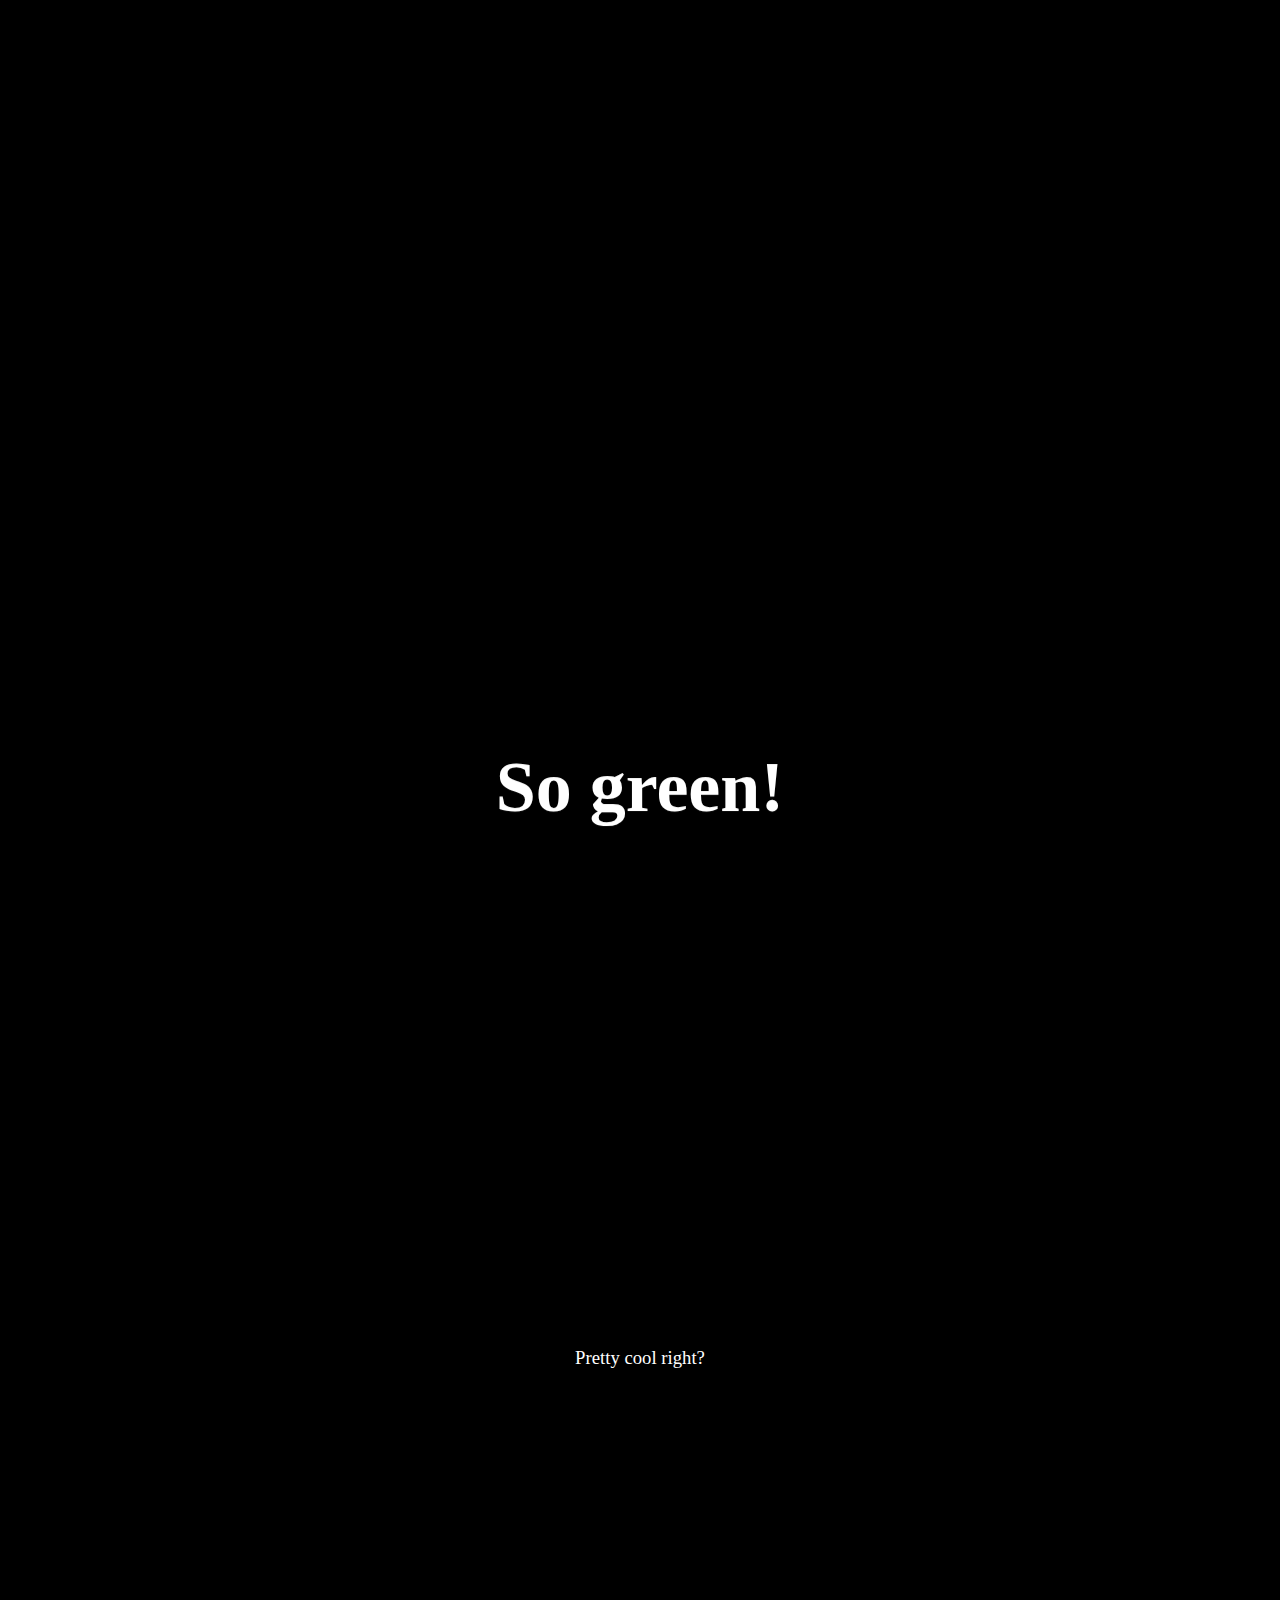
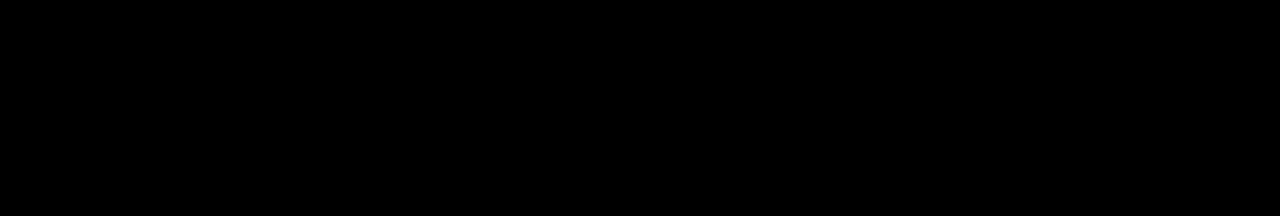
==== parallax.html @ 1352704c "arquivos de paralax" ====
<html>
    <head>
        <title>Dupla Felipe & Renato :D</title>
        <link rel="stylesheet" type="text/css" href="css/parallax.css">
    </head>
    <body>
        <div class="container">
            <section class="image" style="background-image: url(https://images.unsplash.com/photo-1504357121897-47698286288d?ixlib=rb-0.3.5&amp;ixid=eyJhcHBfaWQiOjEyMDd9&amp;s=29c6dcd6a6f6c6a76c101e4336ae7c2d&amp;auto=format&amp;fit=crop&amp;w=2851&amp;q=80);"></section>
            <section class="heading">
              <h1>So green!</h1>
            </section>
            <section class="text" style="--bg: #c8c8bc;">
              <h1>Armenian highlands</h1>
            </section>
            <section class="image" style="background-image: url(https://images.unsplash.com/photo-1538964173425-93884d739596?ixlib=rb-0.3.5&amp;ixid=eyJhcHBfaWQiOjEyMDd9&amp;s=e2f0390d79969aaf31e155bd1f7138b0&amp;auto=format&amp;fit=crop&amp;w=1275&amp;q=80);"></section>
            <section class="heading">
              <h1>Hot! hot! hot!</h1>
            </section>
            <section class="text" style="--bg: #638a87;">
              <h1>Paradise on earth</h1>
            </section>
            <section class="image" style="background-image: url(https://images.unsplash.com/photo-1531306728370-e2ebd9d7bb99?ixlib=rb-0.3.5&amp;s=2950e56dc2bba8a65b82f130aa4e47ea&amp;auto=format&amp;fit=crop&amp;w=900&amp;q=60);"></section>
            <section class="heading">
              <h1>In a galaxy...</h1>
            </section>
            <section class="text" style="--bg: #384558;">
              <h1>Far, far away...</h1>
            </section>
            <section class="image" style="background-image: url(https://images.unsplash.com/photo-1538982198821-0714ff3d74ba?ixlib=rb-0.3.5&amp;s=0550cf3351896481de327a10971739f1&amp;auto=format&amp;fit=crop&amp;w=1251&amp;q=80);"></section>
            <section class="heading">
              <h1>Suits..</h1>
            </section>
            <section class="text" style="--bg: #9dbdc4;">
              <h1>Up into the sky</h1>
            </section>
          </div>
          <div class="footer">
            <h3>Pretty cool right?</h3>
          </div>
    </body>
</html>
---- css/parallax.css ----
html,
body {
  background-color: black;
}
.container {
  height: 100vh;
  overflow: hidden;
  overflow-y: auto;
  perspective: 3px;
}

section {
  background-size: cover;
  color: white;
  background-color: var(--bg, --color-black);
  position: relative;
  display: flex;
  align-items: center;
  justify-content: center;
  &.image {
    background-position: center center;
    transform: translateZ(-1px) scale(1.5);
    /* Force the background image to fill the whole element. */
    background-size: cover;
    /* Keep the image from overlapping sibling elements. */
    z-index: -1;
    height: 100vh;
  }
  &.text {
    height: 50vh;
  }
  &.heading {
    z-index: -1;
    transform: translateY(-30vh) translateZ(1px) scale(1.5);
  }
}

.footer {
  position: relative;
  display: block;
  background-color: black;
  height: 100vh;
  color: white;
  display: flex;
  align-items: center;
  justify-content: center;
  h3{
    font-weight: normal; 
    color: var(--color-blue);
  }
}
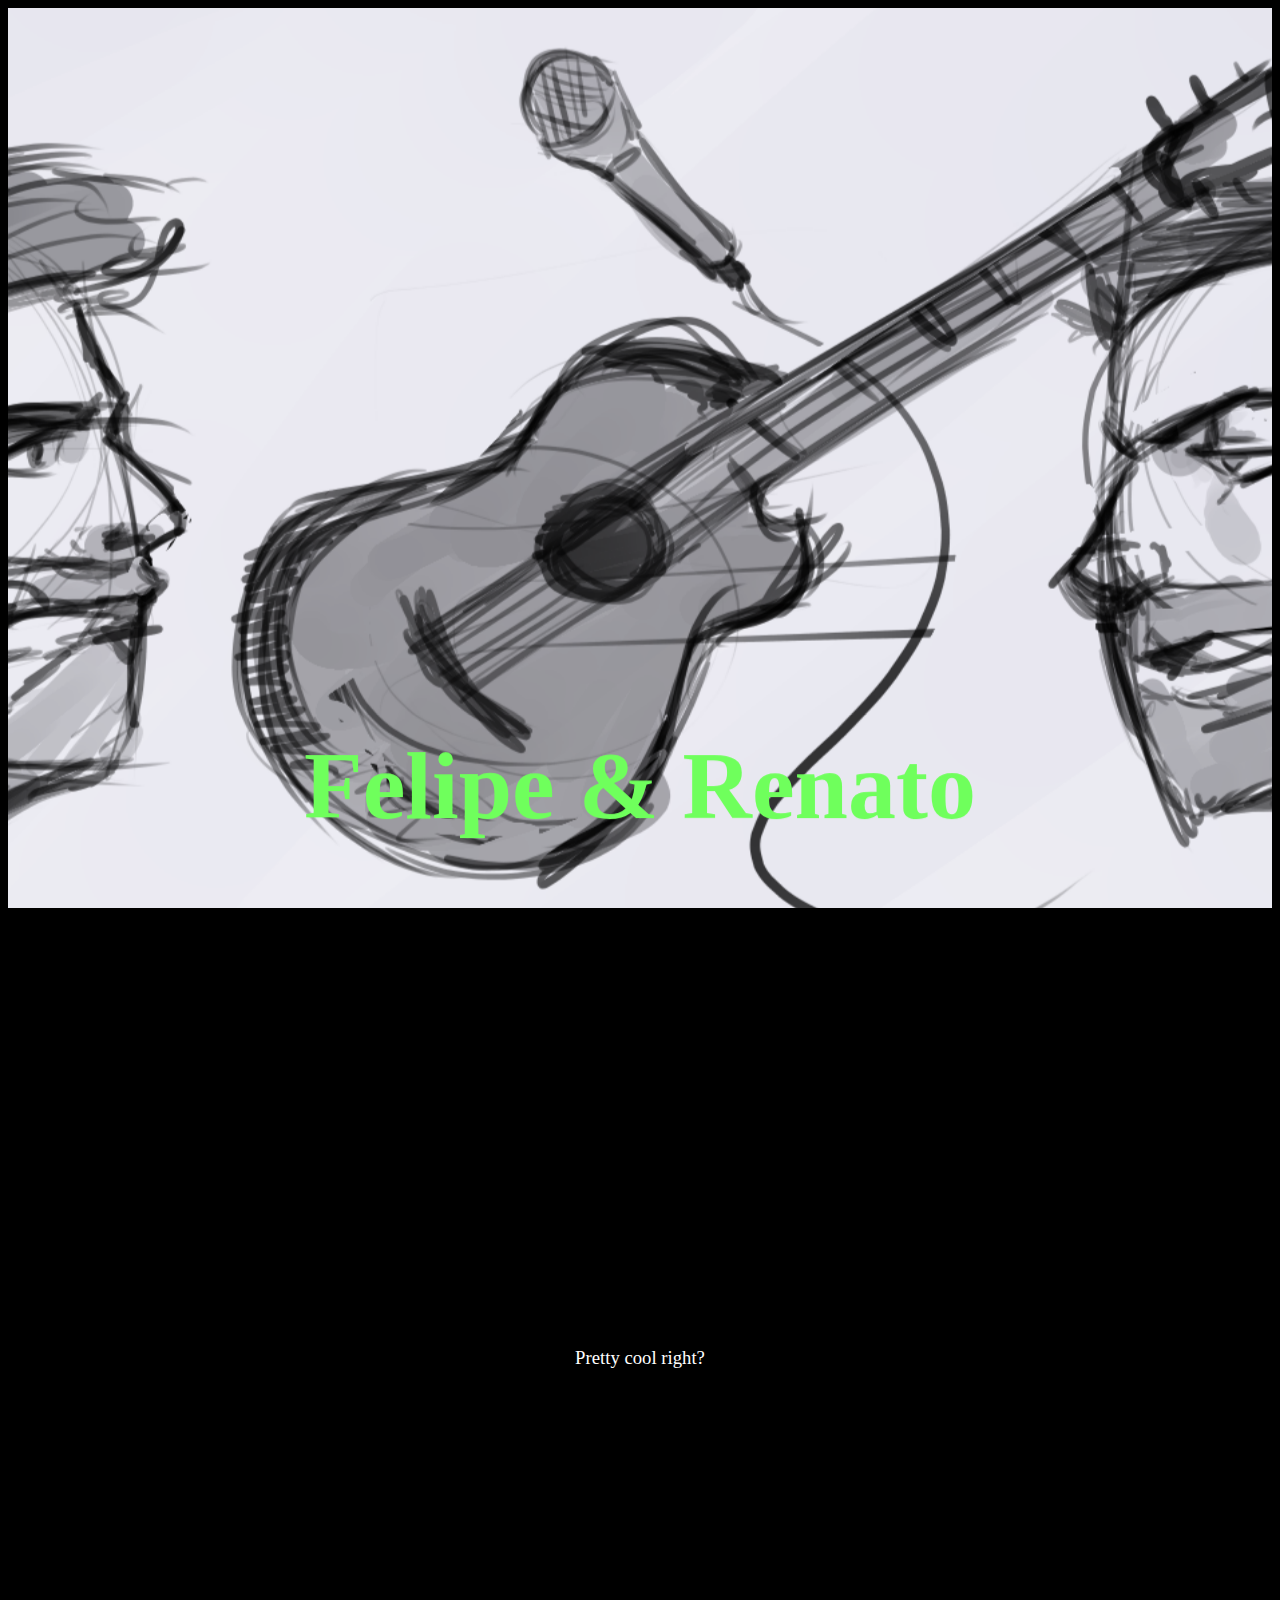
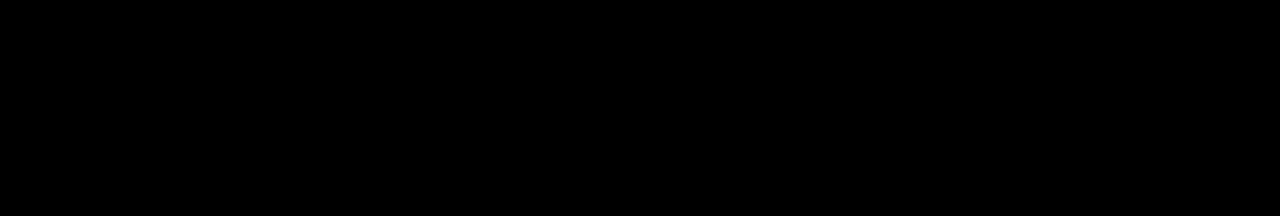
==== commit eb55a441: "tentativas paralax" ====
--- a/parallax.html
+++ b/parallax.html
@@ -5,11 +5,11 @@
     </head>
     <body>
         <div class="container">
-            <section class="image" style="background-image: url(https://images.unsplash.com/photo-1504357121897-47698286288d?ixlib=rb-0.3.5&amp;ixid=eyJhcHBfaWQiOjEyMDd9&amp;s=29c6dcd6a6f6c6a76c101e4336ae7c2d&amp;auto=format&amp;fit=crop&amp;w=2851&amp;q=80);"></section>
+            <section class="image" style="background-image: url(image/desenho_dupla.png);"></section>
             <section class="heading">
-              <h1>So green!</h1>
+              <h1>Felipe & Renato</h1>
             </section>
-            <section class="text" style="--bg: #c8c8bc;">
+            <section class="text" style="--bg: #c8bcbc;">
               <h1>Armenian highlands</h1>
             </section>
             <section class="image" style="background-image: url(https://images.unsplash.com/photo-1538964173425-93884d739596?ixlib=rb-0.3.5&amp;ixid=eyJhcHBfaWQiOjEyMDd9&amp;s=e2f0390d79969aaf31e155bd1f7138b0&amp;auto=format&amp;fit=crop&amp;w=1275&amp;q=80);"></section>
--- a/css/parallax.css
+++ b/css/parallax.css
@@ -1,39 +1,48 @@
+/* Default use:
+  @include min-(width,4,240);
 
+  use width calculation
+  @include min-(width,4,240,'calc(100% - 240px)');
+*/
 html,
 body {
   background-color: black;
 }
+
 .container {
   height: 100vh;
   overflow: hidden;
   overflow-y: auto;
-  perspective: 3px;
+  -webkit-perspective: 3px;
+          perspective: 3px;
 }
 
 section {
   background-size: cover;
-  color: white;
+  color: rgb(111, 255, 92);
   background-color: var(--bg, --color-black);
   position: relative;
   display: flex;
   align-items: center;
   justify-content: center;
-  &.image {
-    background-position: center center;
-    transform: translateZ(-1px) scale(1.5);
-    /* Force the background image to fill the whole element. */
-    background-size: cover;
-    /* Keep the image from overlapping sibling elements. */
-    z-index: -1;
-    height: 100vh;
-  }
-  &.text {
-    height: 50vh;
-  }
-  &.heading {
-    z-index: -1;
-    transform: translateY(-30vh) translateZ(1px) scale(1.5);
-  }
+}
+section.image {
+  background-position: center center;
+  -webkit-transform: translateZ(-1px) scale(1.5);
+          transform: translateZ(-1px) scale(1.5);
+  /* Force the background image to fill the whole element. */
+  background-size: cover;
+  /* Keep the image from overlapping sibling elements. */
+  z-index: -1;
+  height: 100vh;
+}
+section.text {
+  height: 50vh;
+}
+section.heading {
+  z-index: -1;
+  -webkit-transform: translateY(-30vh) translateZ(1px) scale(2);
+          transform: translateY(-30vh) translateZ(1px) scale(2);
 }
 
 .footer {
@@ -45,8 +54,8 @@
   display: flex;
   align-items: center;
   justify-content: center;
-  h3{
-    font-weight: normal; 
-    color: var(--color-blue);
-  }
 }
+.footer h3 {
+  font-weight: normal;
+  color: var(--color-blue);
+}
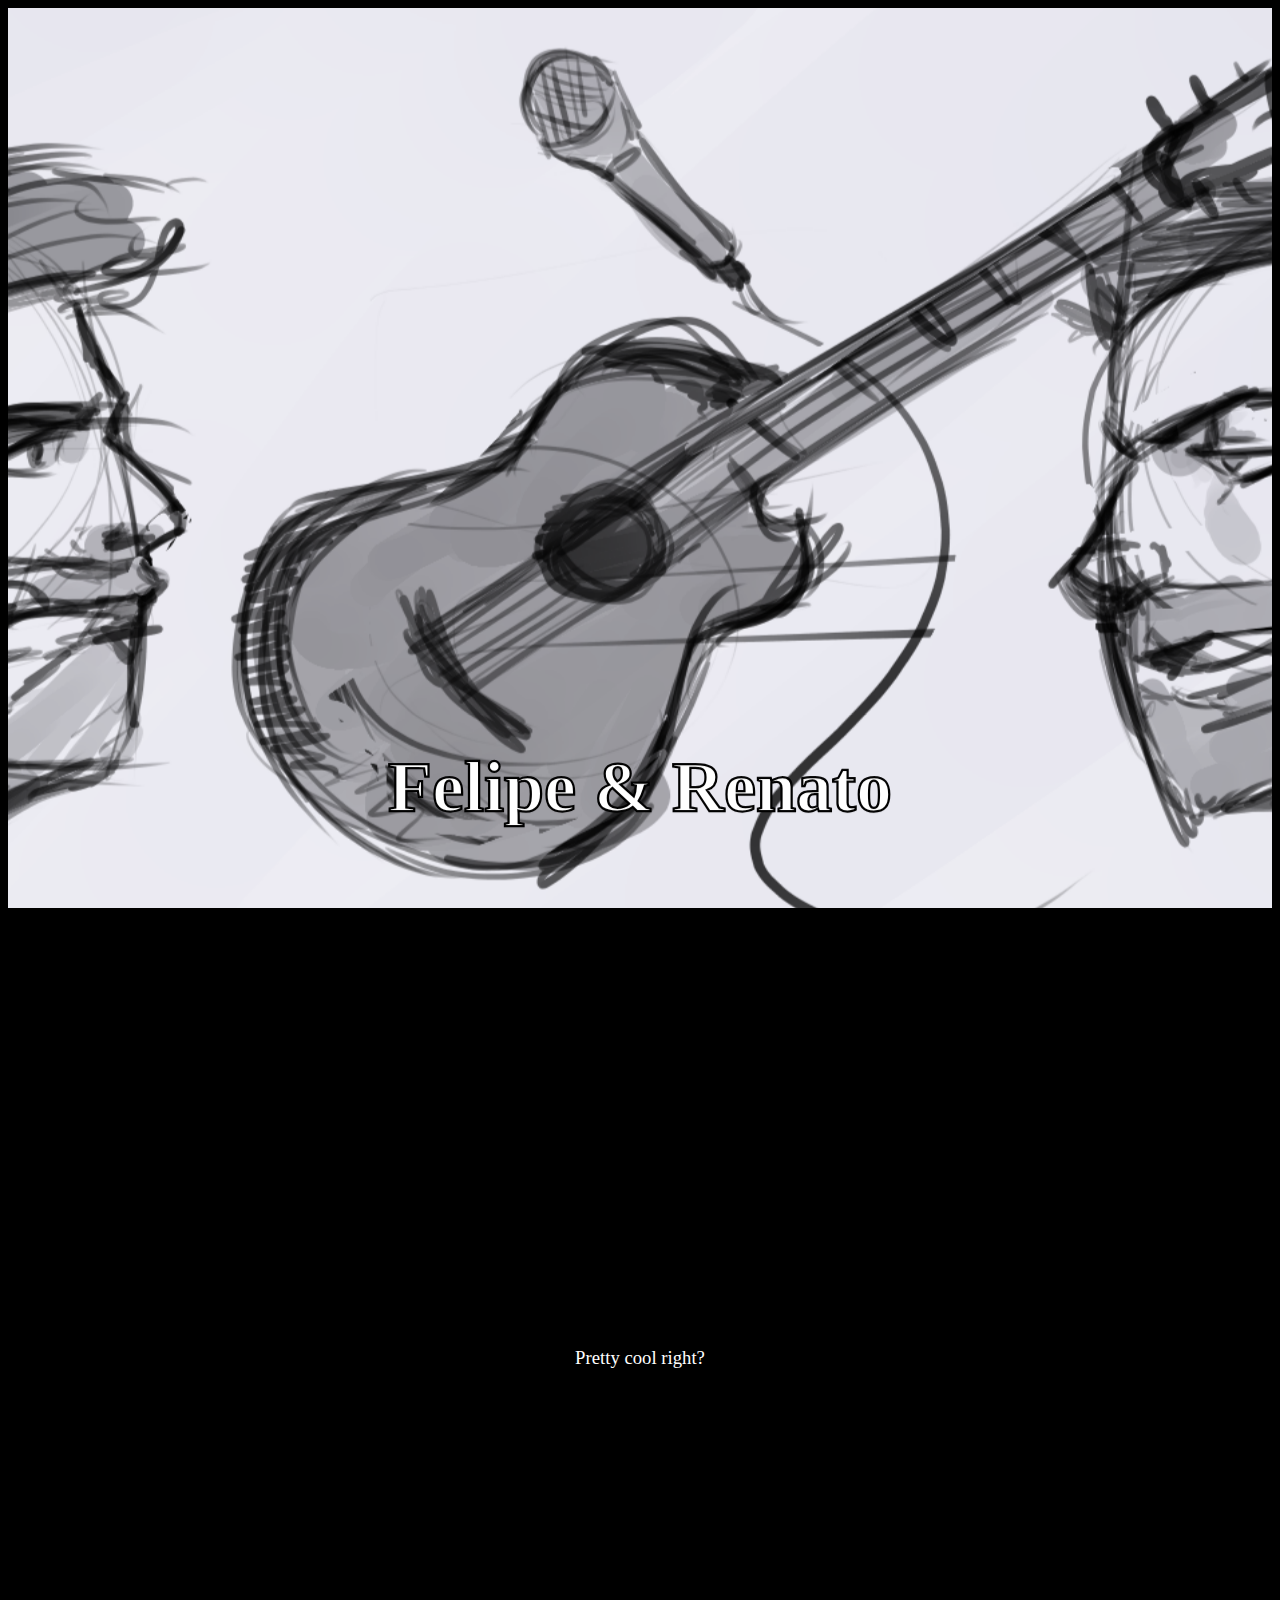
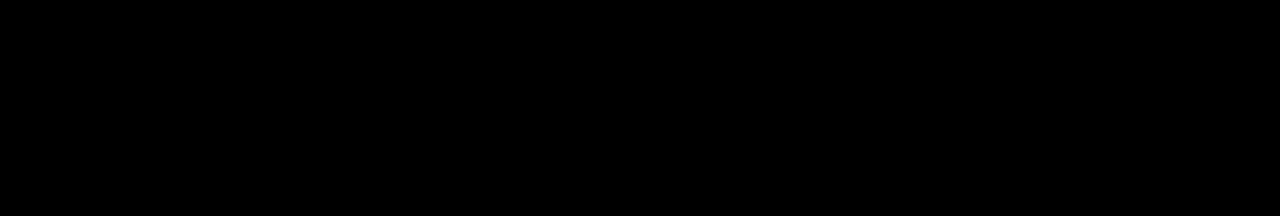
==== commit ef20fee7: "add" ====
--- a/parallax.html
+++ b/parallax.html
@@ -5,30 +5,31 @@
     </head>
     <body>
         <div class="container">
-            <section class="image" style="background-image: url(image/desenho_dupla.png);"></section>
+            <section class="image" style="background-image: url(image/desenho_dupla.png); "></section>
             <section class="heading">
-              <h1>Felipe & Renato</h1>
+              <h1 style="-webkit-text-stroke-width: 1px; /* largura da borda */
+              -webkit-text-stroke-color: #000;">Felipe & Renato</h1>
             </section>
             <section class="text" style="--bg: #c8bcbc;">
-              <h1>Armenian highlands</h1>
+              <h1>ALgo Aleatorio</h1>
             </section>
             <section class="image" style="background-image: url(https://images.unsplash.com/photo-1538964173425-93884d739596?ixlib=rb-0.3.5&amp;ixid=eyJhcHBfaWQiOjEyMDd9&amp;s=e2f0390d79969aaf31e155bd1f7138b0&amp;auto=format&amp;fit=crop&amp;w=1275&amp;q=80);"></section>
             <section class="heading">
-              <h1>Hot! hot! hot!</h1>
+              <h1>Biografia da Dupla de Dois</h1>
             </section>
             <section class="text" style="--bg: #638a87;">
-              <h1>Paradise on earth</h1>
+              <h1>bla bla blau</h1>
             </section>
             <section class="image" style="background-image: url(https://images.unsplash.com/photo-1531306728370-e2ebd9d7bb99?ixlib=rb-0.3.5&amp;s=2950e56dc2bba8a65b82f130aa4e47ea&amp;auto=format&amp;fit=crop&amp;w=900&amp;q=60);"></section>
             <section class="heading">
-              <h1>In a galaxy...</h1>
+              <h1>Eventos realizados</h1>
             </section>
             <section class="text" style="--bg: #384558;">
-              <h1>Far, far away...</h1>
+              <h1>haucnaushdfuahnceadjfahlkjshckndaklsdjhel </h1>
             </section>
             <section class="image" style="background-image: url(https://images.unsplash.com/photo-1538982198821-0714ff3d74ba?ixlib=rb-0.3.5&amp;s=0550cf3351896481de327a10971739f1&amp;auto=format&amp;fit=crop&amp;w=1251&amp;q=80);"></section>
             <section class="heading">
-              <h1>Suits..</h1>
+              <h1>Obrigado de Nada</h1>
             </section>
             <section class="text" style="--bg: #9dbdc4;">
               <h1>Up into the sky</h1>
--- a/css/parallax.css
+++ b/css/parallax.css
@@ -19,7 +19,7 @@
 
 section {
   background-size: cover;
-  color: rgb(111, 255, 92);
+  color: white;
   background-color: var(--bg, --color-black);
   position: relative;
   display: flex;
@@ -41,8 +41,8 @@
 }
 section.heading {
   z-index: -1;
-  -webkit-transform: translateY(-30vh) translateZ(1px) scale(2);
-          transform: translateY(-30vh) translateZ(1px) scale(2);
+  -webkit-transform: translateY(-30vh) translateZ(1px) scale(1.5);
+          transform: translateY(-30vh) translateZ(1px) scale(1.5);
 }
 
 .footer {
